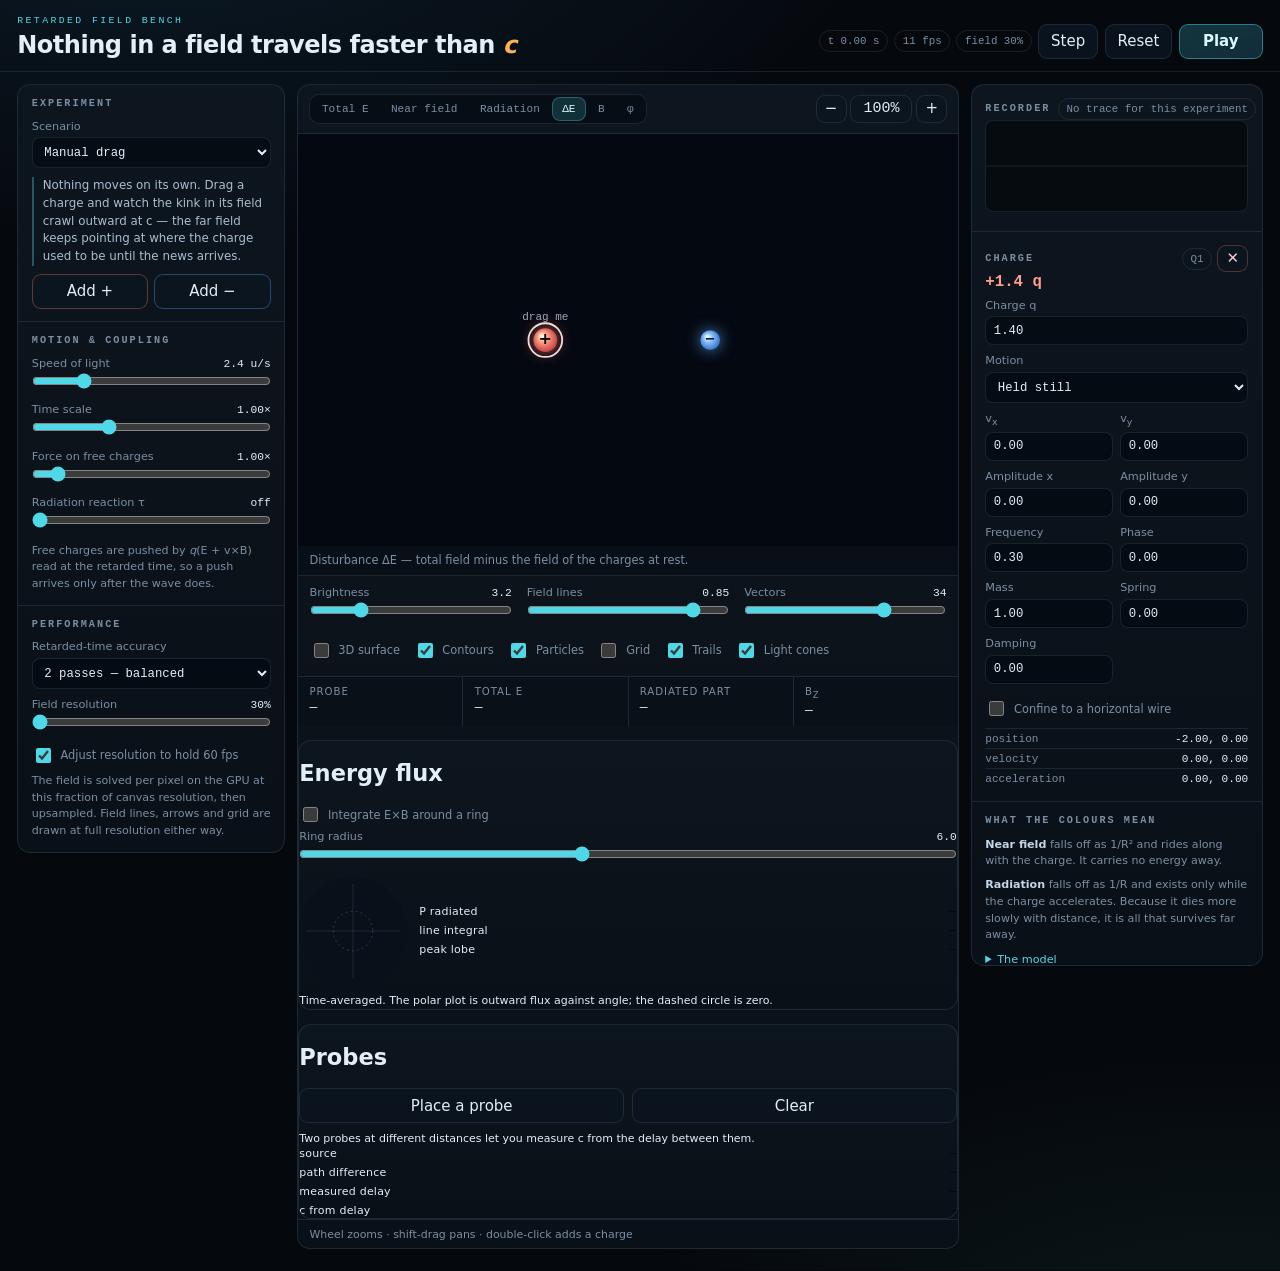
==== em-fields/index.html @ c6b6359a "initial commit" ====
<!doctype html>
<html lang="en">
<head>
<meta charset="utf-8" />
<meta name="viewport" content="width=device-width, initial-scale=1" />
<title>Retarded Field Bench — moving charges and their fields</title>
<link rel="stylesheet" href="static/style.css" />
</head>
<body>

<header class="topbar">
  <div class="brand">
    <span class="eyebrow">Retarded field bench</span>
    <h1>Nothing in a field travels faster than <em>c</em></h1>
  </div>
  <div class="transport">
    <span id="simClock" class="chip mono">t 0.00 s</span>
    <span id="fpsChip" class="chip mono">— fps</span>
    <span id="resChip" class="chip mono">field —</span>
    <button id="stepBtn" title="Step one frame (S)">Step</button>
    <button id="resetBtn" title="Reload the experiment (R)">Reset</button>
    <button id="playBtn" class="primary" title="Play / pause (Space)">Play</button>
  </div>
</header>

<div id="glError" class="banner hidden"></div>

<main class="workspace">

  <!-- ------------------------------------------------ left: experiment -->
  <aside class="panel">
    <section class="block">
      <h2>Experiment</h2>
      <label class="field">
        <span>Scenario</span>
        <select id="scenarioSelect"></select>
      </label>
      <p id="scenarioBlurb" class="blurb"></p>
      <div class="pair">
        <button id="addPos" class="tint-pos">Add +</button>
        <button id="addNeg" class="tint-neg">Add −</button>
      </div>
    </section>

    <section class="block">
      <h2>Motion &amp; coupling</h2>
      <label class="slider"><span>Speed of light <em id="cOut" class="mono">2.4 u/s</em></span>
        <input id="cSpeed" type="range" min="1" max="8" step="0.1" value="2.4" />
      </label>
      <label class="slider"><span>Time scale <em id="timeScaleOut" class="mono">1.00×</em></span>
        <input id="timeScale" type="range" min="0.1" max="3" step="0.05" value="1" />
      </label>
      <label class="slider"><span>Force on free charges <em id="gainOut" class="mono">1.00×</em></span>
        <input id="gain" type="range" min="0" max="12" step="0.1" value="1" />
      </label>
      <label class="slider"><span>Radiation reaction &tau; <em id="radReactOut" class="mono">off</em></span>
        <input id="radReact" type="range" min="0" max="0.3" step="0.005" value="0" />
      </label>
      <div id="paramStrip" class="param-strip"></div>
      <p class="note">Free charges are pushed by <em>q</em>(E + v×B) read at the retarded time, so a push arrives only after the wave does.</p>
    </section>

    <section class="block">
      <h2>Performance</h2>
      <label class="field">
        <span>Retarded-time accuracy</span>
        <select id="accuracy">
          <option value="1">1 pass — fastest</option>
          <option value="2" selected>2 passes — balanced</option>
          <option value="3">3 passes — precise</option>
        </select>
      </label>
      <label class="slider"><span>Field resolution <em id="resOut" class="mono">70%</em></span>
        <input id="resScale" type="range" min="30" max="100" step="5" value="70" />
      </label>
      <label class="check"><input id="autoRes" type="checkbox" checked /><span>Adjust resolution to hold 60 fps</span></label>
      <p class="note">The field is solved per pixel on the GPU at this fraction of canvas resolution, then upsampled. Field lines, arrows and grid are drawn at full resolution either way.</p>
    </section>
  </aside>

  <!-- ------------------------------------------------------ centre: stage -->
  <section class="stage-card">
    <div class="stage-toolbar">
      <div class="modes" role="group" aria-label="Field quantity">
        <button data-mode="total" class="active">Total E</button>
        <button data-mode="near">Near field</button>
        <button data-mode="radiation">Radiation</button>
        <button data-mode="disturbance">ΔE</button>
        <button data-mode="magnetic">B</button>
        <button data-mode="potential">&phi;</button>
      </div>
      <div class="zoom">
        <button id="zoomOut" class="icon">−</button>
        <button id="zoomReset" class="icon wide mono"><span id="zoomLabel">100%</span></button>
        <button id="zoomIn" class="icon">+</button>
      </div>
    </div>

    <div id="stage" class="stage">
      <canvas id="glCanvas"></canvas>
      <canvas id="overlay"></canvas>
      <div id="tooltip" class="tooltip hidden"></div>
    </div>

    <p id="modeLegend" class="legend"></p>

    <div class="stage-controls">
      <label class="slider"><span>Brightness <em id="exposureOut" class="mono">3.0</em></span>
        <input id="exposure" type="range" min="0.5" max="12" step="0.1" value="3" />
      </label>
      <label class="slider"><span>Field lines <em id="licOut" class="mono">0.80</em></span>
        <input id="licStrength" type="range" min="0" max="1" step="0.05" value="0.8" />
      </label>
      <label class="slider"><span>Vectors <em id="arrowOut" class="mono">off</em></span>
        <input id="arrowDensity" type="range" min="0" max="48" step="2" value="0" />
      </label>
      <label class="slider" id="heightRow" hidden><span>Relief <em id="heightOut" class="mono">0.30</em></span>
        <input id="surfHeight" type="range" min="0.02" max="1" step="0.01" value="0.3" />
      </label>
      <label class="slider" id="particleRow" hidden><span>Particle size <em id="particleOut" class="mono">1.00</em></span>
        <input id="particleSize" type="range" min="0.3" max="2.6" step="0.05" value="1" />
      </label>
      <div class="checks">
        <label class="check"><input id="view3d" type="checkbox" /><span>3D surface</span></label>
        <label class="check"><input id="contourToggle" type="checkbox" checked /><span>Contours</span></label>
        <label class="check"><input id="particleToggle" type="checkbox" checked /><span>Particles</span></label>
        <label class="check"><input id="gridToggle" type="checkbox" /><span>Grid</span></label>
        <label class="check"><input id="trailToggle" type="checkbox" checked /><span>Trails</span></label>
        <label class="check"><input id="ringToggle" type="checkbox" checked /><span>Light cones</span></label>
      </div>
    </div>

    <div class="readouts">
      <article><span>Probe</span><strong id="probePos" class="mono">—</strong></article>
      <article><span>Total E</span><strong id="probeE" class="mono">—</strong></article>
      <article><span>Radiated part</span><strong id="probeRad" class="mono">—</strong></article>
      <article><span>B<sub>z</sub></span><strong id="probeB" class="mono">—</strong></article>
    </div>
    <section class="panel inline-panel">
      <h2>Energy flux</h2>
      <label class="check"><input id="fluxToggle" type="checkbox" /><span>Integrate E&times;B around a ring</span></label>
      <label class="slider"><span>Ring radius <em id="fluxOut" class="mono">6.0</em></span>
        <input id="fluxRadius" type="range" min="1.5" max="12" step="0.1" value="6" />
      </label>
      <div class="flux-body">
        <canvas id="polar" class="polar"></canvas>
        <dl class="readout-list">
          <div><dt>P radiated</dt><dd id="fluxPower" class="mono">—</dd></div>
          <div><dt>line integral</dt><dd id="fluxLine" class="mono">—</dd></div>
          <div><dt>peak lobe</dt><dd id="fluxLobe" class="mono">—</dd></div>
        </dl>
      </div>
      <p class="fineprint">Time-averaged. The polar plot is outward flux against angle; the dashed circle is zero.</p>
    </section>

    <section class="panel inline-panel">
      <h2>Probes</h2>
      <div class="row">
        <button id="probeAdd">Place a probe</button>
        <button id="probeClear">Clear</button>
      </div>
      <p id="probeHint" class="fineprint">Two probes at different distances let you measure c from the delay between them.</p>
      <dl class="readout-list">
        <div><dt>source</dt><dd id="cSource" class="mono">—</dd></div>
        <div><dt>path difference</dt><dd id="cPath" class="mono">—</dd></div>
        <div><dt>measured delay</dt><dd id="cDelay" class="mono">—</dd></div>
        <div><dt>c from delay</dt><dd id="cMeasured" class="mono">—</dd></div>
      </dl>
    </section>

    <p id="statusText" class="status">Wheel zooms · shift-drag pans · double-click adds a charge</p>
  </section>

  <!-- ------------------------------------------------- right: inspector -->
  <aside class="panel">
    <section class="block">
      <div class="head-row">
        <h2>Recorder</h2>
        <span id="chartTitle" class="chip mono">—</span>
      </div>
      <canvas id="chart" class="chart"></canvas>
      <div id="chartLegend" class="chart-legend"></div>
    </section>

    <section class="block">
      <div class="head-row">
        <h2>Charge</h2>
        <div class="head-actions">
          <span id="chargeId" class="chip mono">—</span>
          <button id="deleteBtn" class="danger icon" disabled title="Delete (Del)">✕</button>
        </div>
      </div>

      <p id="emptyInspector" class="empty">Click a charge to inspect it.</p>

      <div id="chargeInspector" class="hidden">
        <div class="badge-row"><span id="chargeBadge" class="badge mono">+1.0 q</span></div>
        <label class="field"><span>Charge q</span><input id="chargeValue" type="number" step="0.1" min="-6" max="6" /></label>
        <label class="field"><span>Motion</span>
          <select id="motionMode">
            <option value="static">Held still</option>
            <option value="uniform">Constant velocity</option>
            <option value="oscX">Oscillate horizontally</option>
            <option value="oscY">Oscillate vertically</option>
            <option value="circle">Circular</option>
            <option value="dynamic">Free — driven by the field</option>
          </select>
        </label>
        <div class="grid2">
          <label class="field"><span>v<sub>x</sub></span><input id="velX" type="number" step="0.1" /></label>
          <label class="field"><span>v<sub>y</sub></span><input id="velY" type="number" step="0.1" /></label>
          <label class="field"><span>Amplitude x</span><input id="ampX" type="number" step="0.1" min="0" /></label>
          <label class="field"><span>Amplitude y</span><input id="ampY" type="number" step="0.1" min="0" /></label>
          <label class="field"><span>Frequency</span><input id="freq" type="number" step="0.02" min="0" max="3" /></label>
          <label class="field"><span>Phase</span><input id="phase" type="number" step="0.1" /></label>
          <label class="field"><span>Mass</span><input id="mass" type="number" step="0.1" min="0.1" /></label>
          <label class="field"><span>Spring</span><input id="spring" type="number" step="0.1" min="0" /></label>
          <label class="field"><span>Damping</span><input id="damping" type="number" step="0.05" min="0" /></label>
        </div>
        <label class="check"><input id="axisLock" type="checkbox" /><span>Confine to a horizontal wire</span></label>
        <dl class="vitals mono">
          <div><dt>position</dt><dd id="selPos">—</dd></div>
          <div><dt>velocity</dt><dd id="selVel">—</dd></div>
          <div><dt>acceleration</dt><dd id="selAcc">—</dd></div>
        </dl>
      </div>
    </section>

    <section class="block">
      <h2>What the colours mean</h2>
      <p class="note"><strong>Near field</strong> falls off as 1/R² and rides along with the charge. It carries no energy away.</p>
      <p class="note"><strong>Radiation</strong> falls off as 1/R and exists only while the charge accelerates. Because it dies more slowly with distance, it is all that survives far away.</p>
      <details>
        <summary>The model</summary>
        <div class="eq mono">E = E<sub>v</sub> + E<sub>a</sub></div>
        <div class="eq mono small">E<sub>v</sub> ∝ (1−β²)(n−β) / κ³R²</div>
        <div class="eq mono small">E<sub>a</sub> ∝ n×[(n−β)×β̇] / cκ³R</div>
        <p class="note">Everything on the right is read at the retarded time t<sub>r</sub> solved from t<sub>r</sub> = t − |x − p(t<sub>r</sub>)|/c. A two-dimensional teaching model, not a Maxwell solver.</p>
      </details>
    </section>
  </aside>
</main>

<script src="static/physics.js"></script>
<script src="static/shaders.js"></script>
<script src="static/glfield.js"></script>
<script src="static/scenarios.js"></script>
<script src="static/app.js"></script>
</body>
</html>
---- em-fields/static/style.css ----
:root {
  color-scheme: dark;
  --ink: #05080d;
  --panel: #0a1017;
  --panel-2: #0d151e;
  --line: rgba(150, 190, 220, 0.13);
  --line-strong: rgba(150, 190, 220, 0.26);
  --text: #e4eef7;
  --muted: #7a8fa3;
  --accent: #4fd8e8;
  --amber: #ffb056;
  --pos: #ff7a62;
  --neg: #5aa9ff;
  --teal: #5fe3d0;
  --mono: ui-monospace, SFMono-Regular, "SF Mono", Menlo, Consolas, monospace;
  --sans: "Inter", ui-sans-serif, system-ui, -apple-system, "Segoe UI", sans-serif;
}

* { box-sizing: border-box; }

html, body {
  margin: 0;
  min-height: 100%;
  background: var(--ink);
  color: var(--text);
  font-family: var(--sans);
  font-size: 15px;
  -webkit-font-smoothing: antialiased;
}

body {
  background:
    radial-gradient(1100px 520px at 12% -8%, rgba(45, 140, 190, 0.14), transparent 70%),
    radial-gradient(900px 480px at 96% 108%, rgba(95, 227, 208, 0.07), transparent 70%),
    var(--ink);
}

.mono { font-family: var(--mono); font-variant-numeric: tabular-nums; }
.hidden { display: none !important; }

/* ------------------------------------------------------------- controls */

button, input, select { font: inherit; color: var(--text); }

button {
  background: rgba(12, 22, 32, 0.9);
  border: 1px solid var(--line);
  border-radius: 9px;
  padding: 0.5rem 0.8rem;
  cursor: pointer;
  transition: background 130ms ease, border-color 130ms ease, color 130ms ease;
}
button:hover { border-color: var(--line-strong); background: rgba(22, 40, 55, 0.95); }
button:active { transform: translateY(1px); }
button:disabled { opacity: 0.35; cursor: not-allowed; }
button:focus-visible, input:focus-visible, select:focus-visible, summary:focus-visible {
  outline: 2px solid var(--accent);
  outline-offset: 2px;
}
button.primary {
  background: linear-gradient(160deg, rgba(79, 216, 232, 0.22), rgba(46, 140, 175, 0.28));
  border-color: rgba(79, 216, 232, 0.45);
  color: #d8fbff;
  min-width: 84px;
  font-weight: 600;
}
button.primary.running {
  background: linear-gradient(160deg, rgba(255, 176, 86, 0.2), rgba(190, 110, 40, 0.24));
  border-color: rgba(255, 176, 86, 0.45);
  color: #ffe4c2;
}
button.danger { color: #ffc9cf; border-color: rgba(255, 122, 98, 0.3); }
button.icon { padding: 0.34rem 0.55rem; line-height: 1; }
button.icon.wide { min-width: 62px; }
button.tint-pos { border-color: rgba(255, 122, 98, 0.35); }
button.tint-neg { border-color: rgba(90, 169, 255, 0.35); }

select, input[type="number"] {
  width: 100%;
  padding: 0.44rem 0.5rem;
  background: rgba(5, 11, 18, 0.85);
  border: 1px solid var(--line);
  border-radius: 8px;
  font-family: var(--mono);
  font-size: 0.82rem;
}
input[type="range"] { width: 100%; accent-color: var(--accent); margin: 0.2rem 0 0; }
input[type="checkbox"] { accent-color: var(--accent); width: 15px; height: 15px; }

.chip {
  display: inline-flex;
  align-items: center;
  padding: 0.26rem 0.5rem;
  border: 1px solid var(--line);
  border-radius: 999px;
  color: var(--muted);
  font-size: 0.72rem;
  white-space: nowrap;
}

/* --------------------------------------------------------------- header */

.topbar {
  display: flex;
  align-items: flex-end;
  justify-content: space-between;
  gap: 1rem;
  flex-wrap: wrap;
  padding: 1rem 1.15rem 0.85rem;
  border-bottom: 1px solid var(--line);
}
.eyebrow {
  display: block;
  font-family: var(--mono);
  font-size: 0.66rem;
  letter-spacing: 0.24em;
  text-transform: uppercase;
  color: var(--accent);
  margin-bottom: 0.3rem;
}
h1 {
  margin: 0;
  font-size: clamp(1.1rem, 1.9vw, 1.6rem);
  font-weight: 620;
  letter-spacing: -0.02em;
}
h1 em { font-style: italic; color: var(--amber); }
.transport { display: flex; align-items: center; gap: 0.42rem; flex-wrap: wrap; }

.banner {
  margin: 0.7rem 1.15rem 0;
  padding: 0.6rem 0.8rem;
  border: 1px solid rgba(255, 176, 86, 0.35);
  border-radius: 9px;
  background: rgba(255, 176, 86, 0.07);
  color: #ffdcb0;
  font-size: 0.84rem;
}

/* ------------------------------------------------------------ workspace */

.workspace {
  display: grid;
  grid-template-columns: minmax(230px, 268px) minmax(520px, 1fr) minmax(240px, 292px);
  gap: 0.8rem;
  align-items: start;
  padding: 0.8rem 1.15rem 1.4rem;
  max-width: 2000px;
  margin: 0 auto;
}

.panel, .stage-card {
  background: linear-gradient(180deg, var(--panel-2), var(--panel));
  border: 1px solid var(--line);
  border-radius: 13px;
  overflow: hidden;
}
.panel {
  position: sticky;
  top: 0.6rem;
  max-height: calc(100vh - 1.2rem);
  overflow-y: auto;
  scrollbar-width: thin;
}
.block { padding: 0.85rem 0.9rem; border-bottom: 1px solid var(--line); }
.block:last-child { border-bottom: none; }
.block h2 {
  margin: 0 0 0.7rem;
  font-family: var(--mono);
  font-size: 0.68rem;
  font-weight: 600;
  letter-spacing: 0.2em;
  text-transform: uppercase;
  color: var(--muted);
}
.head-row { display: flex; align-items: center; justify-content: space-between; gap: 0.5rem; }
.head-row h2 { margin-bottom: 0; }
.head-actions { display: flex; align-items: center; gap: 0.35rem; }

.field { display: grid; gap: 0.3rem; margin-bottom: 0.6rem; }
.field > span { font-size: 0.75rem; color: var(--muted); }
.slider { display: block; margin-bottom: 0.7rem; }
.slider > span {
  display: flex;
  justify-content: space-between;
  align-items: baseline;
  font-size: 0.75rem;
  color: var(--muted);
}
.slider em { font-style: normal; color: var(--text); font-size: 0.75rem; }
.pair { display: grid; grid-template-columns: 1fr 1fr; gap: 0.4rem; margin-top: 0.5rem; }
.grid2 { display: grid; grid-template-columns: 1fr 1fr; gap: 0 0.45rem; }
.check {
  display: flex;
  align-items: center;
  gap: 0.45rem;
  font-size: 0.76rem;
  color: var(--muted);
  margin: 0.35rem 0;
  cursor: pointer;
}
.checks { display: flex; flex-wrap: wrap; gap: 0 0.9rem; align-items: center; }

.blurb {
  margin: 0.55rem 0 0;
  font-size: 0.79rem;
  line-height: 1.5;
  color: #a9bece;
  border-left: 2px solid rgba(79, 216, 232, 0.35);
  padding-left: 0.6rem;
}
.note { margin: 0.5rem 0 0; font-size: 0.74rem; line-height: 1.5; color: var(--muted); }
.note strong { color: #c3d6e5; font-weight: 600; }
.empty { font-size: 0.78rem; color: var(--muted); margin: 0.3rem 0; }

/* ---------------------------------------------------------------- stage */

.stage-card { display: flex; flex-direction: column; }
.stage-toolbar {
  display: flex;
  align-items: center;
  justify-content: space-between;
  gap: 0.6rem;
  padding: 0.6rem 0.7rem;
  border-bottom: 1px solid var(--line);
  flex-wrap: wrap;
}
.modes { display: flex; gap: 2px; background: rgba(5, 11, 18, 0.7); border: 1px solid var(--line); border-radius: 10px; padding: 2px; }
.modes button {
  border: none;
  background: transparent;
  border-radius: 8px;
  padding: 0.38rem 0.68rem;
  font-family: var(--mono);
  font-size: 0.74rem;
  color: var(--muted);
}
.modes button:hover { background: rgba(79, 216, 232, 0.08); color: var(--text); }
.modes button.active { background: rgba(79, 216, 232, 0.17); color: #d8fbff; box-shadow: inset 0 0 0 1px rgba(79, 216, 232, 0.3); }
.zoom { display: flex; gap: 0.25rem; }

.stage {
  position: relative;
  width: 100%;
  aspect-ratio: 16 / 10;
  min-height: 340px;
  background: #04070c;
  overflow: hidden;
  touch-action: none;
}
.stage canvas { position: absolute; inset: 0; display: block; width: 100%; height: 100%; }
#overlay { cursor: crosshair; }

.legend {
  margin: 0;
  padding: 0.5rem 0.75rem;
  font-size: 0.76rem;
  color: var(--muted);
  border-bottom: 1px solid var(--line);
  background: rgba(5, 11, 18, 0.4);
}

.stage-controls {
  display: grid;
  grid-template-columns: repeat(auto-fit, minmax(150px, 1fr));
  gap: 0.1rem 1rem;
  padding: 0.7rem 0.75rem 0.3rem;
  border-bottom: 1px solid var(--line);
}
.stage-controls .checks { grid-column: 1 / -1; padding-bottom: 0.4rem; }

.readouts {
  display: grid;
  grid-template-columns: repeat(auto-fit, minmax(130px, 1fr));
  gap: 1px;
  background: var(--line);
}
.readouts article { padding: 0.55rem 0.75rem; background: var(--panel); }
.readouts span { display: block; font-size: 0.68rem; letter-spacing: 0.09em; text-transform: uppercase; color: var(--muted); }
.readouts strong { display: block; margin-top: 0.2rem; font-size: 0.86rem; font-weight: 500; }
.status { margin: 0; padding: 0.5rem 0.75rem; font-size: 0.73rem; color: var(--muted); border-top: 1px solid var(--line); }

.tooltip {
  position: absolute;
  transform: translate(12px, -30px);
  padding: 0.24rem 0.45rem;
  background: rgba(5, 11, 18, 0.94);
  border: 1px solid var(--line-strong);
  border-radius: 6px;
  font-family: var(--mono);
  font-size: 0.7rem;
  pointer-events: none;
  white-space: nowrap;
}

/* --------------------------------------------------------- inspector */

.badge-row { margin-bottom: 0.5rem; }
.badge { font-size: 1.05rem; font-weight: 600; color: var(--pos); }
.vitals { margin: 0.6rem 0 0; font-size: 0.74rem; }
.vitals > div { display: flex; justify-content: space-between; gap: 0.5rem; padding: 0.24rem 0; border-top: 1px solid var(--line); }
.vitals dt { color: var(--muted); }
.vitals dd { margin: 0; }

.chart {
  display: block;
  width: 100%;
  height: 92px;
  background: rgba(4, 8, 13, 0.75);
  border: 1px solid var(--line);
  border-radius: 8px;
}
.chart-legend { display: flex; gap: 0.85rem; margin-top: 0.45rem; font-size: 0.72rem; color: var(--muted); }
.legend-item { display: inline-flex; align-items: center; gap: 0.32rem; }
.legend-item i { width: 14px; height: 2px; border-radius: 2px; display: inline-block; }

details { margin-top: 0.6rem; }
summary { cursor: pointer; font-size: 0.75rem; color: var(--accent); }
.eq { margin: 0.45rem 0; font-size: 0.8rem; color: #cfe2f0; }
.eq.small { font-size: 0.72rem; color: var(--muted); }

/* ------------------------------------------------------------ responsive */

@media (max-width: 1180px) {
  .workspace { grid-template-columns: 1fr; }
  .panel { position: static; max-height: none; }
}
@media (max-width: 640px) {
  .topbar { padding: 0.8rem; }
  .workspace { padding: 0.6rem; }
  .stage { aspect-ratio: 4 / 3; min-height: 280px; }
  .modes button { padding: 0.34rem 0.5rem; font-size: 0.7rem; }
}

@media (prefers-reduced-motion: reduce) {
  * { transition: none !important; }
}


/* ---- radiation flux, probes, scenario parameters ---- */
.param-strip:empty { display: none; }
.param-strip {
  display: flex; flex-direction: column; gap: 10px;
  padding: 10px 0 2px; margin-top: 4px;
  border-top: 1px solid var(--rule);
}
.inline-panel { margin-top: 14px; }
.flux-body { display: flex; gap: 12px; align-items: center; }
.polar {
  width: 108px; height: 108px; flex: none;
  border-radius: 50%;
  background: rgba(8, 16, 26, 0.55);
  border: 1px solid var(--rule);
}
.readout-list { margin: 0; flex: 1; display: flex; flex-direction: column; gap: 5px; }
.readout-list div { display: flex; justify-content: space-between; gap: 8px; align-items: baseline; }
.readout-list dt { font-size: 11px; color: var(--dim); letter-spacing: .02em; }
.readout-list dd { margin: 0; font-size: 12px; color: var(--ink); }
.fineprint { font-size: 11px; color: var(--dim); line-height: 1.45; margin: 8px 0 0; }
.row { display: flex; gap: 8px; }
.row button { flex: 1; }
button.armed { border-color: var(--accent); color: var(--accent); }
.probe-dot { pointer-events: none; }

[hidden] { display: none !important; }
.stage.orbiting { cursor: move; }
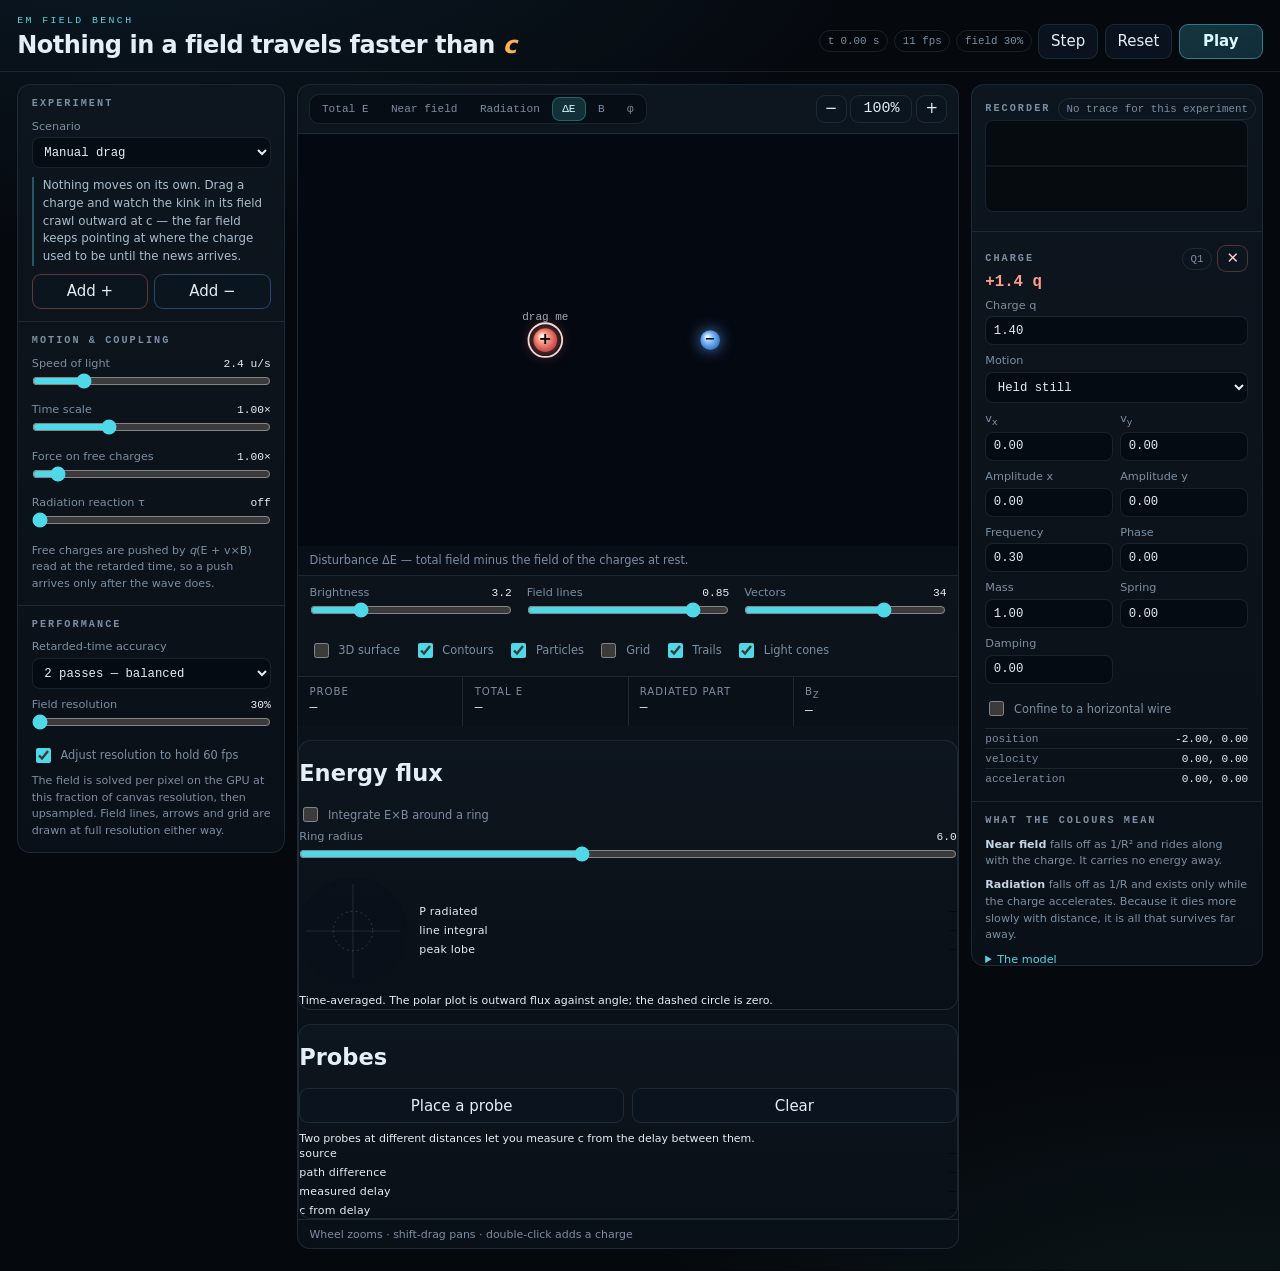
==== commit b7f08cf8: "added 2 benches" ====
--- a/em-fields/index.html
+++ b/em-fields/index.html
@@ -3,14 +3,14 @@
 <head>
 <meta charset="utf-8" />
 <meta name="viewport" content="width=device-width, initial-scale=1" />
-<title>Retarded Field Bench — moving charges and their fields</title>
+<title>EM Field Bench — moving charges and electromagnetic fields</title>
 <link rel="stylesheet" href="static/style.css" />
 </head>
 <body>
 
 <header class="topbar">
   <div class="brand">
-    <span class="eyebrow">Retarded field bench</span>
+    <span class="eyebrow">EM field bench</span>
     <h1>Nothing in a field travels faster than <em>c</em></h1>
   </div>
   <div class="transport">
